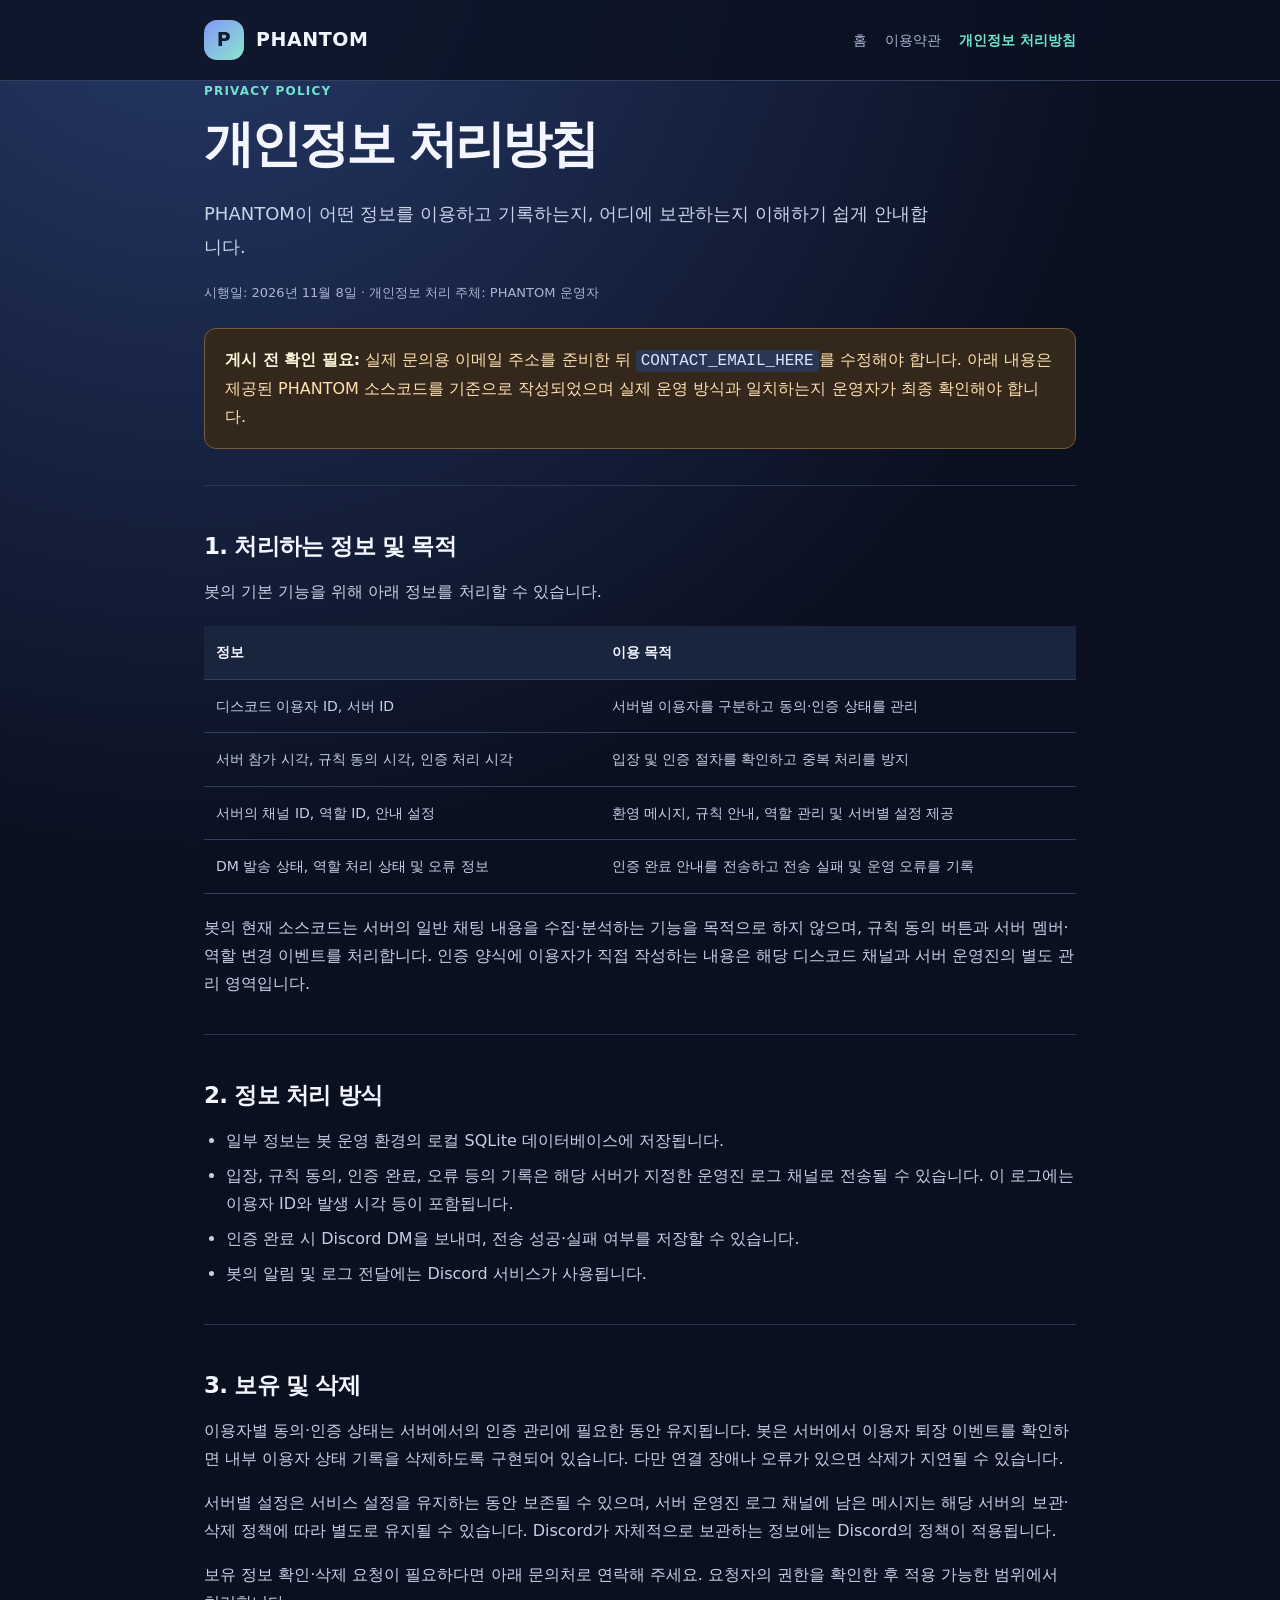
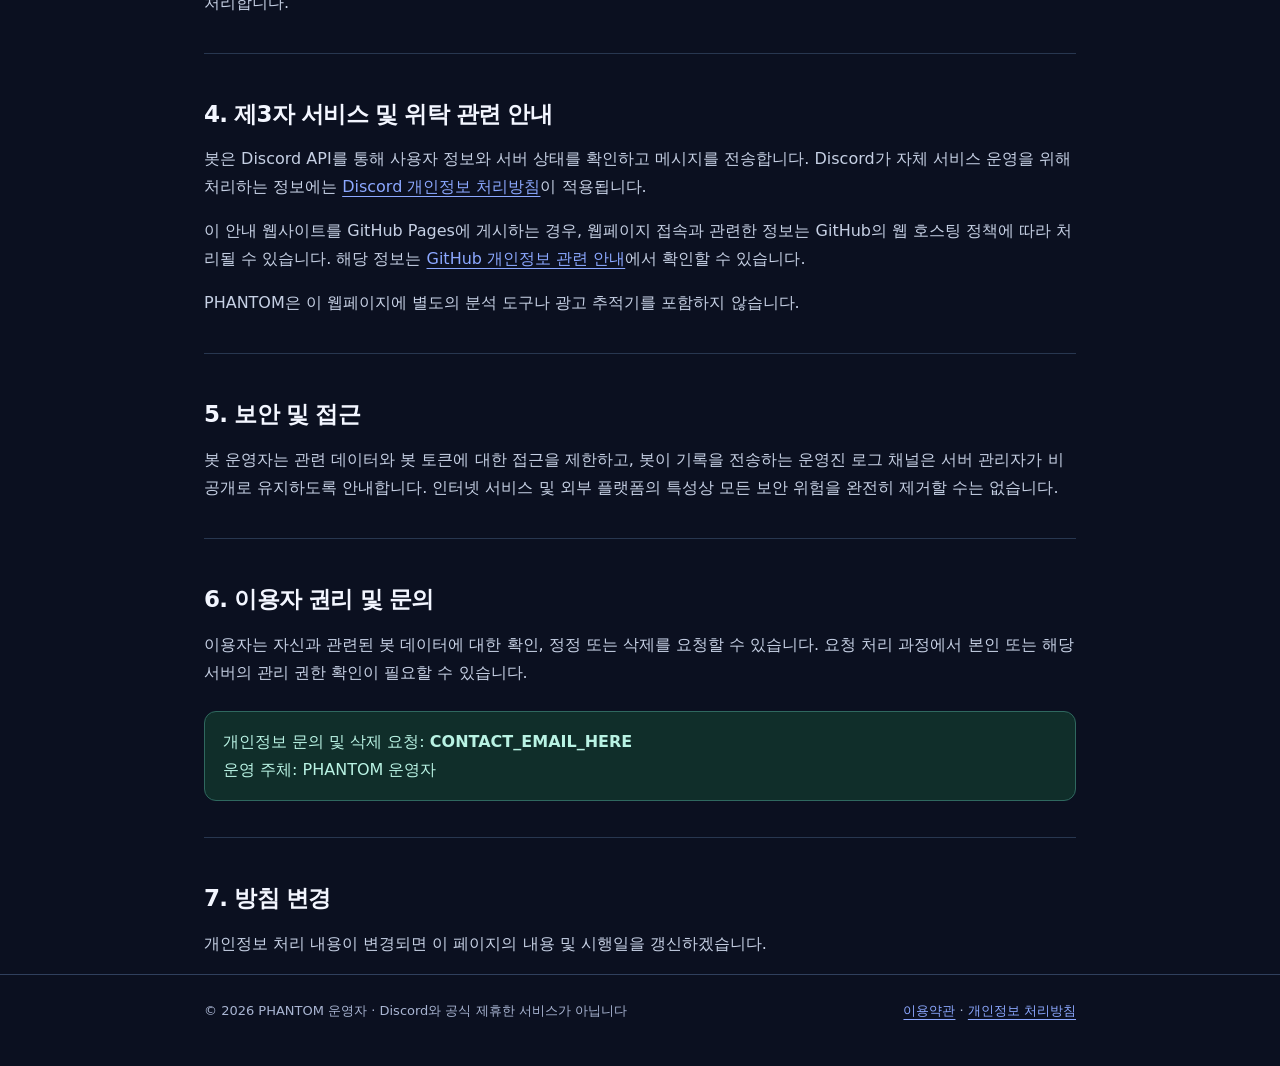
==== privacy.html @ b6078b3c "Add files via upload" ====
<!doctype html>
<html lang="ko">
<head>
<meta charset="utf-8">
<meta name="viewport" content="width=device-width, initial-scale=1">
<meta name="description" content="PHANTOM Discord 봇 개인정보 처리방침">
<meta name="theme-color" content="#0b1020">
<title>개인정보 처리방침 · PHANTOM</title>
<link rel="stylesheet" href="./style.css">
</head>
<body>
<header><div class="wrapper top">
<a class="brand" href="./index.html"><span class="logo" aria-hidden="true">P</span> PHANTOM</a>
<nav aria-label="페이지 이동"><a href="./index.html">홈</a><a href="./terms.html">이용약관</a><a href="./privacy.html" aria-current="page">개인정보 처리방침</a></nav>
</div></header>
<main class="wrapper"><div class="kicker">PRIVACY POLICY</div><h1>개인정보 처리방침</h1>
<p class="lead">PHANTOM이 어떤 정보를 이용하고 기록하는지, 어디에 보관하는지 이해하기 쉽게 안내합니다.</p>
<p class="meta">시행일: 2026년 11월 8일 · 개인정보 처리 주체: PHANTOM 운영자</p>
<div class="warning"><strong>게시 전 확인 필요:</strong> 실제 문의용 이메일 주소를 준비한 뒤 <code>CONTACT_EMAIL_HERE</code>를 수정해야 합니다. 아래 내용은 제공된 PHANTOM 소스코드를 기준으로 작성되었으며 실제 운영 방식과 일치하는지 운영자가 최종 확인해야 합니다.</div>
<section class="section"><h2>1. 처리하는 정보 및 목적</h2>
<p>봇의 기본 기능을 위해 아래 정보를 처리할 수 있습니다.</p>
<table><thead><tr><th>정보</th><th>이용 목적</th></tr></thead><tbody>
<tr><td>디스코드 이용자 ID, 서버 ID</td><td>서버별 이용자를 구분하고 동의·인증 상태를 관리</td></tr>
<tr><td>서버 참가 시각, 규칙 동의 시각, 인증 처리 시각</td><td>입장 및 인증 절차를 확인하고 중복 처리를 방지</td></tr>
<tr><td>서버의 채널 ID, 역할 ID, 안내 설정</td><td>환영 메시지, 규칙 안내, 역할 관리 및 서버별 설정 제공</td></tr>
<tr><td>DM 발송 상태, 역할 처리 상태 및 오류 정보</td><td>인증 완료 안내를 전송하고 전송 실패 및 운영 오류를 기록</td></tr>
</tbody></table>
<p>봇의 현재 소스코드는 서버의 일반 채팅 내용을 수집·분석하는 기능을 목적으로 하지 않으며, 규칙 동의 버튼과 서버 멤버·역할 변경 이벤트를 처리합니다. 인증 양식에 이용자가 직접 작성하는 내용은 해당 디스코드 채널과 서버 운영진의 별도 관리 영역입니다.</p></section>
<section class="section"><h2>2. 정보 처리 방식</h2>
<ul><li>일부 정보는 봇 운영 환경의 로컬 SQLite 데이터베이스에 저장됩니다.</li><li>입장, 규칙 동의, 인증 완료, 오류 등의 기록은 해당 서버가 지정한 운영진 로그 채널로 전송될 수 있습니다. 이 로그에는 이용자 ID와 발생 시각 등이 포함됩니다.</li><li>인증 완료 시 Discord DM을 보내며, 전송 성공·실패 여부를 저장할 수 있습니다.</li><li>봇의 알림 및 로그 전달에는 Discord 서비스가 사용됩니다.</li></ul></section>
<section class="section"><h2>3. 보유 및 삭제</h2>
<p>이용자별 동의·인증 상태는 서버에서의 인증 관리에 필요한 동안 유지됩니다. 봇은 서버에서 이용자 퇴장 이벤트를 확인하면 내부 이용자 상태 기록을 삭제하도록 구현되어 있습니다. 다만 연결 장애나 오류가 있으면 삭제가 지연될 수 있습니다.</p>
<p>서버별 설정은 서비스 설정을 유지하는 동안 보존될 수 있으며, 서버 운영진 로그 채널에 남은 메시지는 해당 서버의 보관·삭제 정책에 따라 별도로 유지될 수 있습니다. Discord가 자체적으로 보관하는 정보에는 Discord의 정책이 적용됩니다.</p>
<p>보유 정보 확인·삭제 요청이 필요하다면 아래 문의처로 연락해 주세요. 요청자의 권한을 확인한 후 적용 가능한 범위에서 처리합니다.</p></section>
<section class="section"><h2>4. 제3자 서비스 및 위탁 관련 안내</h2>
<p>봇은 Discord API를 통해 사용자 정보와 서버 상태를 확인하고 메시지를 전송합니다. Discord가 자체 서비스 운영을 위해 처리하는 정보에는 <a href="https://discord.com/privacy" rel="noopener noreferrer">Discord 개인정보 처리방침</a>이 적용됩니다.</p>
<p>이 안내 웹사이트를 GitHub Pages에 게시하는 경우, 웹페이지 접속과 관련한 정보는 GitHub의 웹 호스팅 정책에 따라 처리될 수 있습니다. 해당 정보는 <a href="https://docs.github.com/en/site-policy/privacy-policies/github-general-privacy-statement" rel="noopener noreferrer">GitHub 개인정보 관련 안내</a>에서 확인할 수 있습니다.</p>
<p>PHANTOM은 이 웹페이지에 별도의 분석 도구나 광고 추적기를 포함하지 않습니다.</p></section>
<section class="section"><h2>5. 보안 및 접근</h2>
<p>봇 운영자는 관련 데이터와 봇 토큰에 대한 접근을 제한하고, 봇이 기록을 전송하는 운영진 로그 채널은 서버 관리자가 비공개로 유지하도록 안내합니다. 인터넷 서비스 및 외부 플랫폼의 특성상 모든 보안 위험을 완전히 제거할 수는 없습니다.</p></section>
<section class="section"><h2>6. 이용자 권리 및 문의</h2>
<p>이용자는 자신과 관련된 봇 데이터에 대한 확인, 정정 또는 삭제를 요청할 수 있습니다. 요청 처리 과정에서 본인 또는 해당 서버의 관리 권한 확인이 필요할 수 있습니다.</p>
<div class="note">개인정보 문의 및 삭제 요청: <strong>CONTACT_EMAIL_HERE</strong><br>운영 주체: PHANTOM 운영자</div></section>
<section class="section"><h2>7. 방침 변경</h2><p>개인정보 처리 내용이 변경되면 이 페이지의 내용 및 시행일을 갱신하겠습니다.</p></section></main>
<footer><div class="wrapper"><span>© 2026 PHANTOM 운영자 · Discord와 공식 제휴한 서비스가 아닙니다</span><span><a href="./terms.html">이용약관</a> · <a href="./privacy.html">개인정보 처리방침</a></span></div></footer>
</body>
</html>
---- style.css ----
:root{color-scheme:dark;--bg:#0b1020;--surface:#151d32;--surface2:#1b2741;--text:#f3f6ff;--muted:#a9b5d2;--line:#30405d;--blue:#8ca8ff;--mint:#72e3ca;--warn:#ffcf87}
*{box-sizing:border-box}html{scroll-behavior:smooth}body{margin:0;background:radial-gradient(circle at 15% -3%,#263a6b 0,transparent 32%),var(--bg);color:var(--text);font:16px/1.75 system-ui,-apple-system,"Malgun Gothic","Apple SD Gothic Neo",sans-serif}
a{color:var(--blue);text-underline-offset:4px}a:hover{color:#c9d6ff}
.wrapper{max-width:920px;margin:0 auto;padding:0 24px}
header{border-bottom:1px solid var(--line);background:#0b1020cf}
.top{display:flex;justify-content:space-between;gap:20px;align-items:center;min-height:80px}
.brand{display:flex;align-items:center;gap:12px;text-decoration:none;color:var(--text);font-weight:800;font-size:19px;letter-spacing:.03em}
.logo{width:40px;height:40px;border-radius:13px;display:grid;place-items:center;background:linear-gradient(135deg,#8099f8,#8de5ce);color:#101b34;font-weight:900}
nav{display:flex;gap:18px;flex-wrap:wrap}nav a{text-decoration:none;color:var(--muted);font-size:14px}nav a[aria-current="page"]{color:var(--mint);font-weight:700}
main{padding-top:64px;padding-bottom:90px}
.kicker{color:var(--mint);font-weight:700;letter-spacing:.1em;text-transform:uppercase;font-size:12px}
h1{font-size:clamp(34px,6vw,50px);line-height:1.22;letter-spacing:-.055em;margin:12px 0 22px}h2{font-size:23px;line-height:1.3;letter-spacing:-.035em;margin:44px 0 14px}h3{font-size:18px;line-height:1.4;margin:26px 0 9px}
.lead{font-size:18px;color:#cad5ea;line-height:1.85;max-width:740px}
p,li{color:#c6d0e4}ul,ol{padding-left:22px}li{margin:7px 0}
.hero{padding:14px 0 28px}.meta{color:var(--muted);font-size:13px}
.card{background:linear-gradient(180deg,#1b2945,#141e32);border:1px solid var(--line);border-radius:20px;padding:26px;margin-top:24px}
.grid{display:grid;grid-template-columns:repeat(2,minmax(0,1fr));gap:18px;margin-top:28px}
.action{display:block;background:linear-gradient(180deg,#1e2e4d,#172239);border:1px solid #395077;border-radius:18px;padding:25px;text-decoration:none;transition:transform .15s,border-color .15s}
.action:hover{transform:translateY(-2px);border-color:#839cff}.action strong{display:block;color:#f4f6ff;font-size:20px;margin-bottom:8px}.action span{display:block;color:var(--muted);font-size:14px}
.note{background:#102e2a;border:1px solid #2f685f;padding:16px 18px;border-radius:12px;color:#b9f3e4;margin:24px 0}
.warning{background:#33281b;border:1px solid #755d39;color:#ffe1b1;padding:17px 20px;border-radius:12px;margin:24px 0}
.warning strong{color:#fff4dc}
.section{border-top:1px solid #283750;margin-top:36px;padding-top:2px}
table{width:100%;border-collapse:collapse;margin:20px 0;font-size:14px}th,td{border-bottom:1px solid var(--line);padding:14px 12px;vertical-align:top;text-align:left;color:#c6d0e4}th{color:#f2f5ff;background:#19253c}
small{color:var(--muted)}footer{border-top:1px solid var(--line);padding:25px 0 44px;color:var(--muted);font-size:13px}footer .wrapper{display:flex;justify-content:space-between;flex-wrap:wrap;gap:12px}
code{padding:2px 5px;background:#293754;border-radius:4px;color:#d9e5ff}
@media(max-width:650px){.top{align-items:flex-start;flex-direction:column;padding:16px 0;gap:12px}.grid{grid-template-columns:1fr}main{padding-top:36px}table{display:block;overflow-x:auto}.card{padding:20px}}
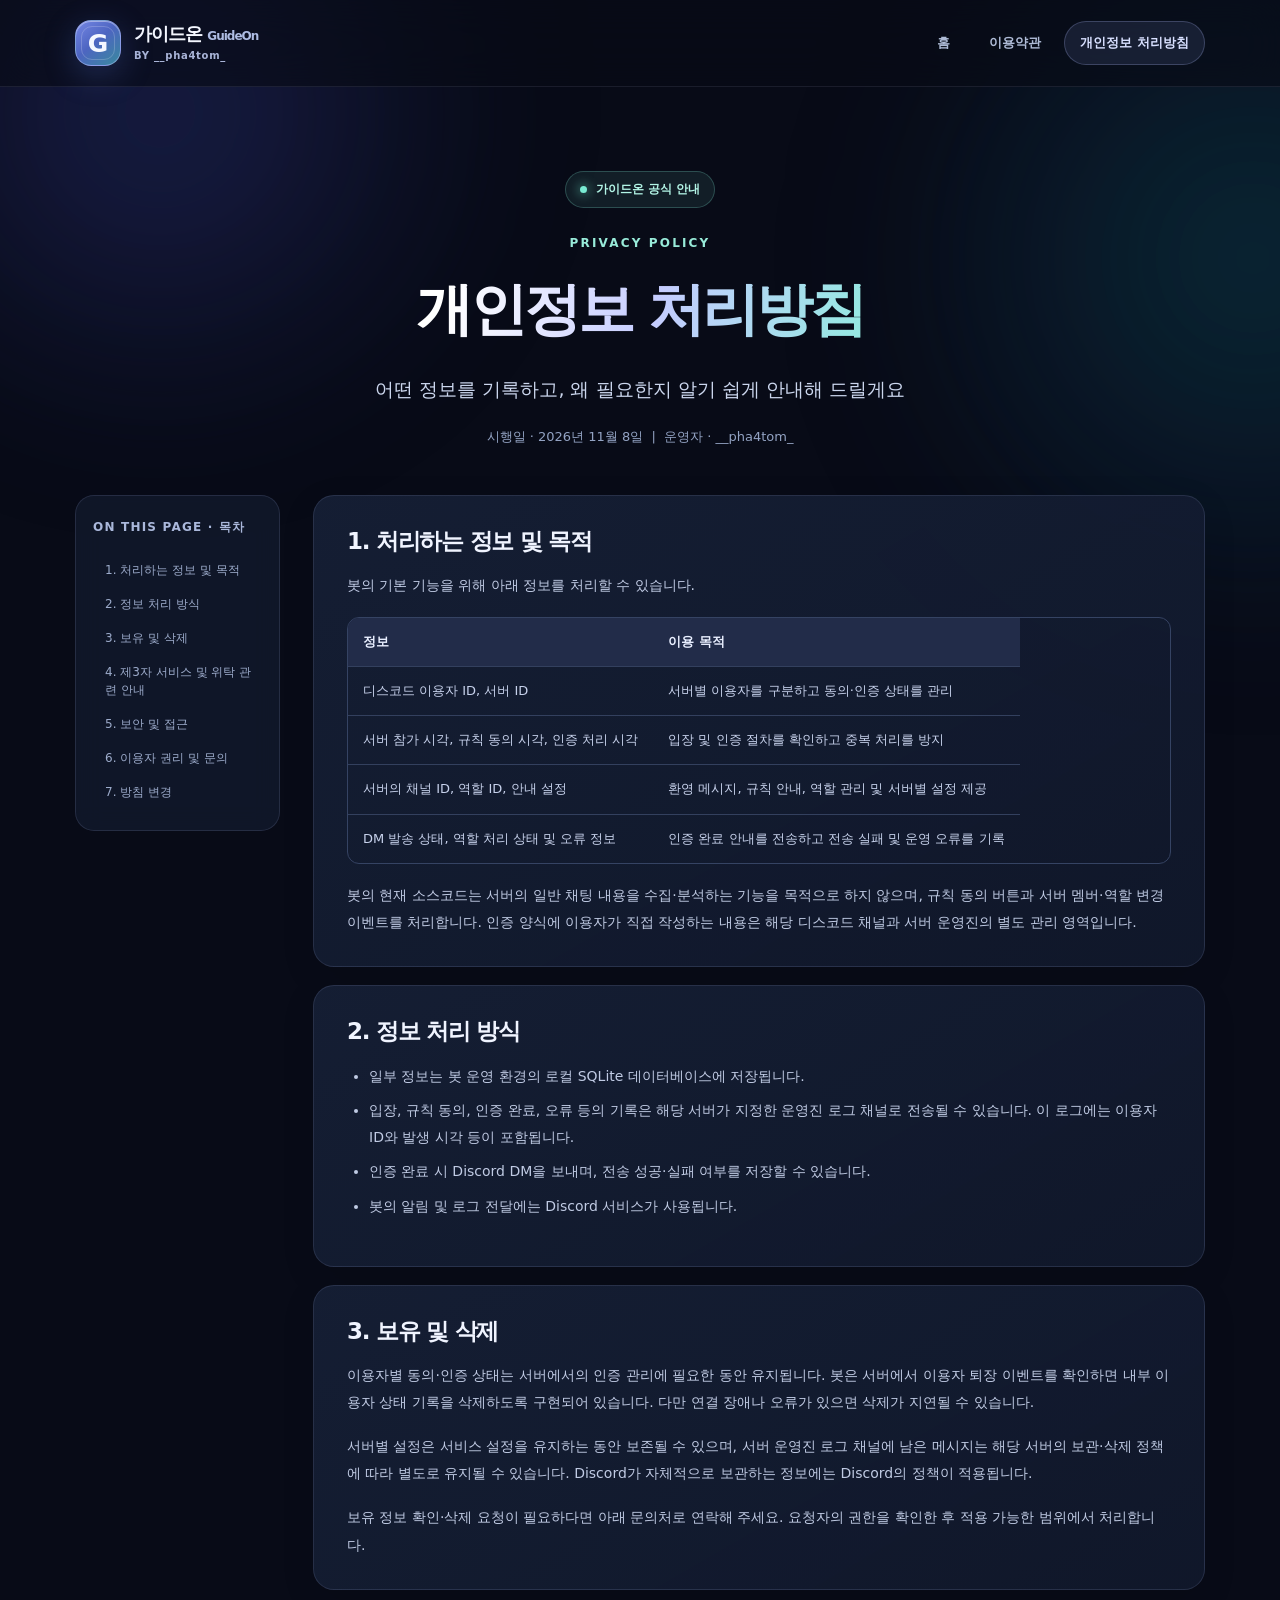
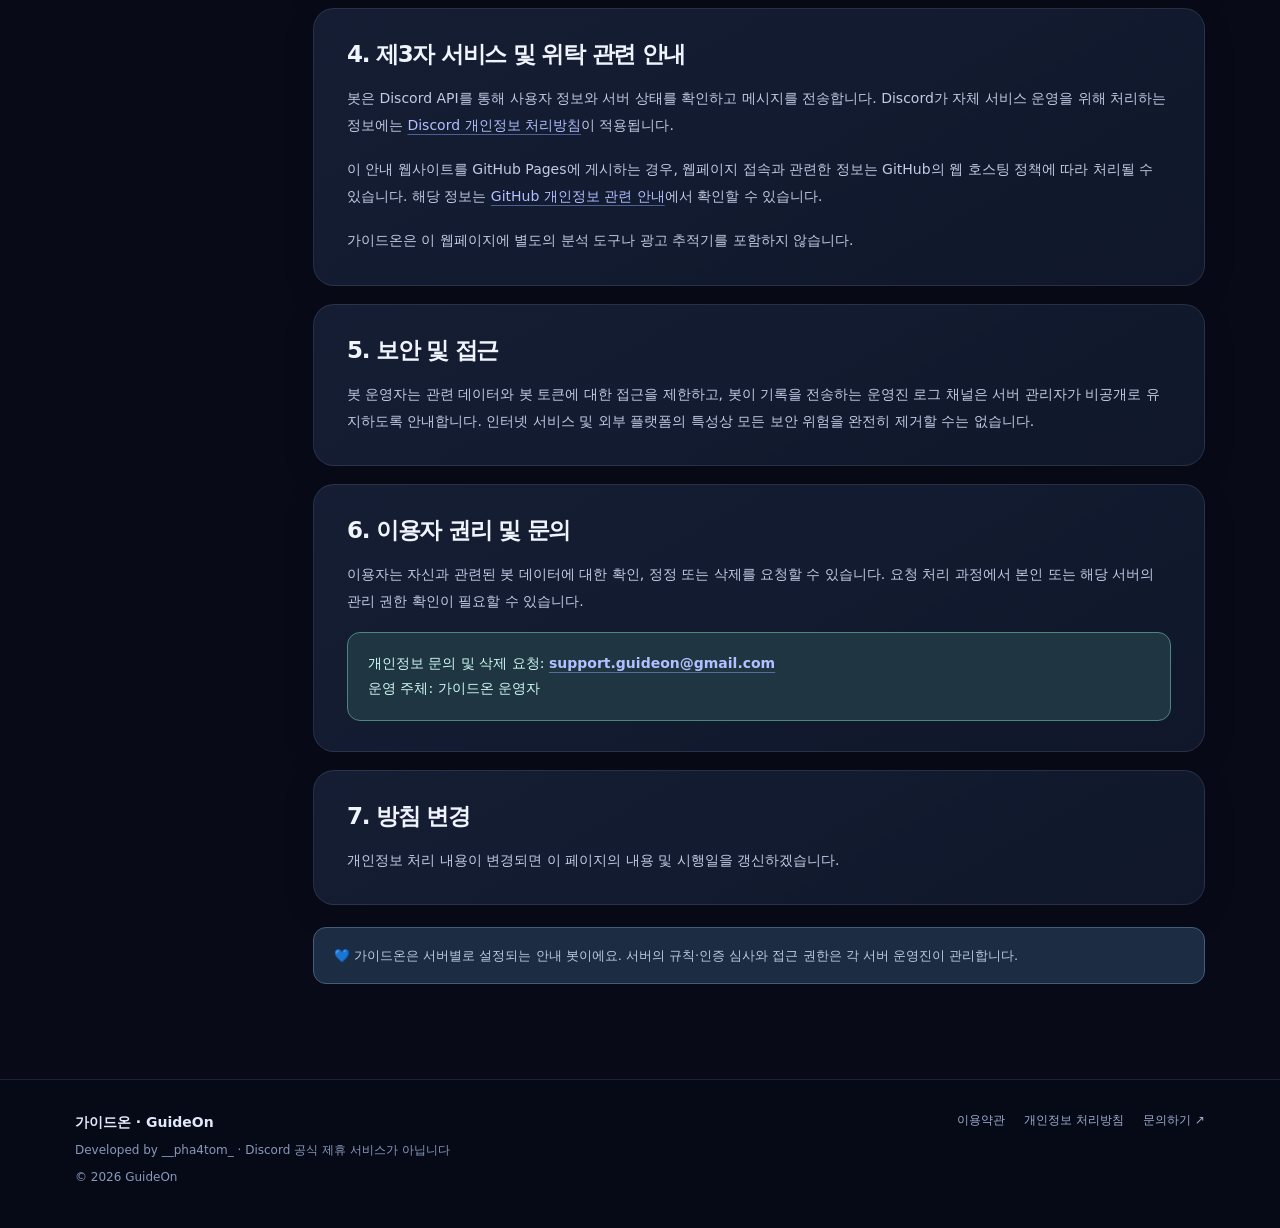
==== commit 9047dcd1: "Add files via upload" ====
--- a/privacy.html
+++ b/privacy.html
@@ -1,23 +1,19 @@
 <!doctype html>
-<html lang="ko">
-<head>
-<meta charset="utf-8">
-<meta name="viewport" content="width=device-width, initial-scale=1">
-<meta name="description" content="PHANTOM Discord 봇 개인정보 처리방침">
-<meta name="theme-color" content="#0b1020">
-<title>개인정보 처리방침 · PHANTOM</title>
-<link rel="stylesheet" href="./style.css">
-</head>
-<body>
-<header><div class="wrapper top">
-<a class="brand" href="./index.html"><span class="logo" aria-hidden="true">P</span> PHANTOM</a>
-<nav aria-label="페이지 이동"><a href="./index.html">홈</a><a href="./terms.html">이용약관</a><a href="./privacy.html" aria-current="page">개인정보 처리방침</a></nav>
+<html lang="ko"><head>
+<meta charset="utf-8"><meta name="viewport" content="width=device-width,initial-scale=1">
+<meta name="description" content="가이드온(GuideOn) 개인정보 처리방침 · 문의 support.guideon@gmail.com">
+<meta name="theme-color" content="#080b17">
+<meta property="og:title" content="개인정보 처리방침 | 가이드온">
+<meta property="og:description" content="가이드온(GuideOn) 개인정보 처리방침 · 문의 support.guideon@gmail.com">
+<meta property="og:type" content="website">
+<title>개인정보 처리방침 | 가이드온 GuideOn</title>
+<link rel="stylesheet" href="./style.css"><script src="./script.js" defer></script>
+</head><body><div class="aurora" aria-hidden="true"></div><div id="scroll-progress" aria-hidden="true"></div>
+<header class="site-header"><div class="shell header-inner">
+<a class="brand" href="./index.html" aria-label="가이드온 홈"><span class="mark" aria-hidden="true">G</span><span class="brand-label"><span class="brand-name">가이드온 <span style="font-size:12px;color:#aebce3;font-weight:650">GuideOn</span></span><span class="brand-sub">BY __pha4tom_</span></span></a>
+<nav class="site-nav" aria-label="사이트 메뉴"><a class="nav-link" href="./index.html">홈</a><a class="nav-link" href="./terms.html">이용약관</a><a class="nav-link" href="./privacy.html" aria-current="page">개인정보 처리방침</a></nav>
 </div></header>
-<main class="wrapper"><div class="kicker">PRIVACY POLICY</div><h1>개인정보 처리방침</h1>
-<p class="lead">PHANTOM이 어떤 정보를 이용하고 기록하는지, 어디에 보관하는지 이해하기 쉽게 안내합니다.</p>
-<p class="meta">시행일: 2026년 11월 8일 · 개인정보 처리 주체: PHANTOM 운영자</p>
-<div class="warning"><strong>게시 전 확인 필요:</strong> 실제 문의용 이메일 주소를 준비한 뒤 <code>CONTACT_EMAIL_HERE</code>를 수정해야 합니다. 아래 내용은 제공된 PHANTOM 소스코드를 기준으로 작성되었으며 실제 운영 방식과 일치하는지 운영자가 최종 확인해야 합니다.</div>
-<section class="section"><h2>1. 처리하는 정보 및 목적</h2>
+<main class="shell"><div class="legal-intro reveal"><span class="tag">가이드온 공식 안내</span><div class="eyebrow">PRIVACY POLICY</div><h1><span class="gradient-ink">개인정보 처리방침</span></h1><p class="lead">어떤 정보를 기록하고, 왜 필요한지 알기 쉽게 안내해 드릴게요</p><p class="meta">시행일 · 2026년 11월 8일 &nbsp;|&nbsp; 운영자 · __pha4tom_</p></div><div class="legal-layout"><aside class="toc reveal" aria-label="문서 목차"><div class="toc-title">ON THIS PAGE · 목차</div><a href="#section-1">1. 처리하는 정보 및 목적</a><a href="#section-2">2. 정보 처리 방식</a><a href="#section-3">3. 보유 및 삭제</a><a href="#section-4">4. 제3자 서비스 및 위탁 관련 안내</a><a href="#section-5">5. 보안 및 접근</a><a href="#section-6">6. 이용자 권리 및 문의</a><a href="#section-7">7. 방침 변경</a></aside><div class="legal-content"><section class="policy-section reveal" id="section-1"><h2>1. 처리하는 정보 및 목적</h2>
 <p>봇의 기본 기능을 위해 아래 정보를 처리할 수 있습니다.</p>
 <table><thead><tr><th>정보</th><th>이용 목적</th></tr></thead><tbody>
 <tr><td>디스코드 이용자 ID, 서버 ID</td><td>서버별 이용자를 구분하고 동의·인증 상태를 관리</td></tr>
@@ -25,23 +21,16 @@
 <tr><td>서버의 채널 ID, 역할 ID, 안내 설정</td><td>환영 메시지, 규칙 안내, 역할 관리 및 서버별 설정 제공</td></tr>
 <tr><td>DM 발송 상태, 역할 처리 상태 및 오류 정보</td><td>인증 완료 안내를 전송하고 전송 실패 및 운영 오류를 기록</td></tr>
 </tbody></table>
-<p>봇의 현재 소스코드는 서버의 일반 채팅 내용을 수집·분석하는 기능을 목적으로 하지 않으며, 규칙 동의 버튼과 서버 멤버·역할 변경 이벤트를 처리합니다. 인증 양식에 이용자가 직접 작성하는 내용은 해당 디스코드 채널과 서버 운영진의 별도 관리 영역입니다.</p></section>
-<section class="section"><h2>2. 정보 처리 방식</h2>
-<ul><li>일부 정보는 봇 운영 환경의 로컬 SQLite 데이터베이스에 저장됩니다.</li><li>입장, 규칙 동의, 인증 완료, 오류 등의 기록은 해당 서버가 지정한 운영진 로그 채널로 전송될 수 있습니다. 이 로그에는 이용자 ID와 발생 시각 등이 포함됩니다.</li><li>인증 완료 시 Discord DM을 보내며, 전송 성공·실패 여부를 저장할 수 있습니다.</li><li>봇의 알림 및 로그 전달에는 Discord 서비스가 사용됩니다.</li></ul></section>
-<section class="section"><h2>3. 보유 및 삭제</h2>
+<p>봇의 현재 소스코드는 서버의 일반 채팅 내용을 수집·분석하는 기능을 목적으로 하지 않으며, 규칙 동의 버튼과 서버 멤버·역할 변경 이벤트를 처리합니다. 인증 양식에 이용자가 직접 작성하는 내용은 해당 디스코드 채널과 서버 운영진의 별도 관리 영역입니다.</p></section><section class="policy-section reveal" id="section-2"><h2>2. 정보 처리 방식</h2>
+<ul><li>일부 정보는 봇 운영 환경의 로컬 SQLite 데이터베이스에 저장됩니다.</li><li>입장, 규칙 동의, 인증 완료, 오류 등의 기록은 해당 서버가 지정한 운영진 로그 채널로 전송될 수 있습니다. 이 로그에는 이용자 ID와 발생 시각 등이 포함됩니다.</li><li>인증 완료 시 Discord DM을 보내며, 전송 성공·실패 여부를 저장할 수 있습니다.</li><li>봇의 알림 및 로그 전달에는 Discord 서비스가 사용됩니다.</li></ul></section><section class="policy-section reveal" id="section-3"><h2>3. 보유 및 삭제</h2>
 <p>이용자별 동의·인증 상태는 서버에서의 인증 관리에 필요한 동안 유지됩니다. 봇은 서버에서 이용자 퇴장 이벤트를 확인하면 내부 이용자 상태 기록을 삭제하도록 구현되어 있습니다. 다만 연결 장애나 오류가 있으면 삭제가 지연될 수 있습니다.</p>
 <p>서버별 설정은 서비스 설정을 유지하는 동안 보존될 수 있으며, 서버 운영진 로그 채널에 남은 메시지는 해당 서버의 보관·삭제 정책에 따라 별도로 유지될 수 있습니다. Discord가 자체적으로 보관하는 정보에는 Discord의 정책이 적용됩니다.</p>
-<p>보유 정보 확인·삭제 요청이 필요하다면 아래 문의처로 연락해 주세요. 요청자의 권한을 확인한 후 적용 가능한 범위에서 처리합니다.</p></section>
-<section class="section"><h2>4. 제3자 서비스 및 위탁 관련 안내</h2>
+<p>보유 정보 확인·삭제 요청이 필요하다면 아래 문의처로 연락해 주세요. 요청자의 권한을 확인한 후 적용 가능한 범위에서 처리합니다.</p></section><section class="policy-section reveal" id="section-4"><h2>4. 제3자 서비스 및 위탁 관련 안내</h2>
 <p>봇은 Discord API를 통해 사용자 정보와 서버 상태를 확인하고 메시지를 전송합니다. Discord가 자체 서비스 운영을 위해 처리하는 정보에는 <a href="https://discord.com/privacy" rel="noopener noreferrer">Discord 개인정보 처리방침</a>이 적용됩니다.</p>
 <p>이 안내 웹사이트를 GitHub Pages에 게시하는 경우, 웹페이지 접속과 관련한 정보는 GitHub의 웹 호스팅 정책에 따라 처리될 수 있습니다. 해당 정보는 <a href="https://docs.github.com/en/site-policy/privacy-policies/github-general-privacy-statement" rel="noopener noreferrer">GitHub 개인정보 관련 안내</a>에서 확인할 수 있습니다.</p>
-<p>PHANTOM은 이 웹페이지에 별도의 분석 도구나 광고 추적기를 포함하지 않습니다.</p></section>
-<section class="section"><h2>5. 보안 및 접근</h2>
-<p>봇 운영자는 관련 데이터와 봇 토큰에 대한 접근을 제한하고, 봇이 기록을 전송하는 운영진 로그 채널은 서버 관리자가 비공개로 유지하도록 안내합니다. 인터넷 서비스 및 외부 플랫폼의 특성상 모든 보안 위험을 완전히 제거할 수는 없습니다.</p></section>
-<section class="section"><h2>6. 이용자 권리 및 문의</h2>
+<p>가이드온은 이 웹페이지에 별도의 분석 도구나 광고 추적기를 포함하지 않습니다.</p></section><section class="policy-section reveal" id="section-5"><h2>5. 보안 및 접근</h2>
+<p>봇 운영자는 관련 데이터와 봇 토큰에 대한 접근을 제한하고, 봇이 기록을 전송하는 운영진 로그 채널은 서버 관리자가 비공개로 유지하도록 안내합니다. 인터넷 서비스 및 외부 플랫폼의 특성상 모든 보안 위험을 완전히 제거할 수는 없습니다.</p></section><section class="policy-section reveal" id="section-6"><h2>6. 이용자 권리 및 문의</h2>
 <p>이용자는 자신과 관련된 봇 데이터에 대한 확인, 정정 또는 삭제를 요청할 수 있습니다. 요청 처리 과정에서 본인 또는 해당 서버의 관리 권한 확인이 필요할 수 있습니다.</p>
-<div class="note">개인정보 문의 및 삭제 요청: <strong>CONTACT_EMAIL_HERE</strong><br>운영 주체: PHANTOM 운영자</div></section>
-<section class="section"><h2>7. 방침 변경</h2><p>개인정보 처리 내용이 변경되면 이 페이지의 내용 및 시행일을 갱신하겠습니다.</p></section></main>
-<footer><div class="wrapper"><span>© 2026 PHANTOM 운영자 · Discord와 공식 제휴한 서비스가 아닙니다</span><span><a href="./terms.html">이용약관</a> · <a href="./privacy.html">개인정보 처리방침</a></span></div></footer>
-</body>
-</html>+<div class="note">개인정보 문의 및 삭제 요청: <strong><a href="mailto:support.guideon@gmail.com">support.guideon@gmail.com</a></strong><br/>운영 주체: 가이드온 운영자</div></section><section class="policy-section reveal" id="section-7"><h2>7. 방침 변경</h2><p>개인정보 처리 내용이 변경되면 이 페이지의 내용 및 시행일을 갱신하겠습니다.</p></section><div class="legal-hint reveal">💙 가이드온은 서버별로 설정되는 안내 봇이에요. 서버의 규칙·인증 심사와 접근 권한은 각 서버 운영진이 관리합니다.</div></div></div></main>
+<footer class="site-footer"><div class="shell footer-inner"><div><div class="footer-brand">가이드온 · GuideOn</div><div class="footer-caption">Developed by __pha4tom_ · Discord 공식 제휴 서비스가 아닙니다</div><div class="footer-caption">© 2026 GuideOn</div></div><div class="footer-links"><a href="./terms.html">이용약관</a><a href="./privacy.html">개인정보 처리방침</a><a href="mailto:support.guideon@gmail.com">문의하기 ↗</a></div></div></footer>
+</body></html>
--- a/style.css
+++ b/style.css
@@ -1,27 +1,28 @@
-:root{color-scheme:dark;--bg:#0b1020;--surface:#151d32;--surface2:#1b2741;--text:#f3f6ff;--muted:#a9b5d2;--line:#30405d;--blue:#8ca8ff;--mint:#72e3ca;--warn:#ffcf87}
-*{box-sizing:border-box}html{scroll-behavior:smooth}body{margin:0;background:radial-gradient(circle at 15% -3%,#263a6b 0,transparent 32%),var(--bg);color:var(--text);font:16px/1.75 system-ui,-apple-system,"Malgun Gothic","Apple SD Gothic Neo",sans-serif}
-a{color:var(--blue);text-underline-offset:4px}a:hover{color:#c9d6ff}
-.wrapper{max-width:920px;margin:0 auto;padding:0 24px}
-header{border-bottom:1px solid var(--line);background:#0b1020cf}
-.top{display:flex;justify-content:space-between;gap:20px;align-items:center;min-height:80px}
-.brand{display:flex;align-items:center;gap:12px;text-decoration:none;color:var(--text);font-weight:800;font-size:19px;letter-spacing:.03em}
-.logo{width:40px;height:40px;border-radius:13px;display:grid;place-items:center;background:linear-gradient(135deg,#8099f8,#8de5ce);color:#101b34;font-weight:900}
-nav{display:flex;gap:18px;flex-wrap:wrap}nav a{text-decoration:none;color:var(--muted);font-size:14px}nav a[aria-current="page"]{color:var(--mint);font-weight:700}
-main{padding-top:64px;padding-bottom:90px}
-.kicker{color:var(--mint);font-weight:700;letter-spacing:.1em;text-transform:uppercase;font-size:12px}
-h1{font-size:clamp(34px,6vw,50px);line-height:1.22;letter-spacing:-.055em;margin:12px 0 22px}h2{font-size:23px;line-height:1.3;letter-spacing:-.035em;margin:44px 0 14px}h3{font-size:18px;line-height:1.4;margin:26px 0 9px}
-.lead{font-size:18px;color:#cad5ea;line-height:1.85;max-width:740px}
-p,li{color:#c6d0e4}ul,ol{padding-left:22px}li{margin:7px 0}
-.hero{padding:14px 0 28px}.meta{color:var(--muted);font-size:13px}
-.card{background:linear-gradient(180deg,#1b2945,#141e32);border:1px solid var(--line);border-radius:20px;padding:26px;margin-top:24px}
-.grid{display:grid;grid-template-columns:repeat(2,minmax(0,1fr));gap:18px;margin-top:28px}
-.action{display:block;background:linear-gradient(180deg,#1e2e4d,#172239);border:1px solid #395077;border-radius:18px;padding:25px;text-decoration:none;transition:transform .15s,border-color .15s}
-.action:hover{transform:translateY(-2px);border-color:#839cff}.action strong{display:block;color:#f4f6ff;font-size:20px;margin-bottom:8px}.action span{display:block;color:var(--muted);font-size:14px}
-.note{background:#102e2a;border:1px solid #2f685f;padding:16px 18px;border-radius:12px;color:#b9f3e4;margin:24px 0}
-.warning{background:#33281b;border:1px solid #755d39;color:#ffe1b1;padding:17px 20px;border-radius:12px;margin:24px 0}
-.warning strong{color:#fff4dc}
-.section{border-top:1px solid #283750;margin-top:36px;padding-top:2px}
-table{width:100%;border-collapse:collapse;margin:20px 0;font-size:14px}th,td{border-bottom:1px solid var(--line);padding:14px 12px;vertical-align:top;text-align:left;color:#c6d0e4}th{color:#f2f5ff;background:#19253c}
-small{color:var(--muted)}footer{border-top:1px solid var(--line);padding:25px 0 44px;color:var(--muted);font-size:13px}footer .wrapper{display:flex;justify-content:space-between;flex-wrap:wrap;gap:12px}
-code{padding:2px 5px;background:#293754;border-radius:4px;color:#d9e5ff}
-@media(max-width:650px){.top{align-items:flex-start;flex-direction:column;padding:16px 0;gap:12px}.grid{grid-template-columns:1fr}main{padding-top:36px}table{display:block;overflow-x:auto}.card{padding:20px}}+/* GuideOn | gracefully animated, responsive legal microsite */
+:root{color-scheme:dark;--bg:#080b17;--surface:#11172c;--surface-alt:#161f39;--ink:#f4f7ff;--text:#c7d1e9;--muted:#93a3c3;--line:rgba(181,200,255,.13);--accent:#9fb0ff;--mint:#86ead8;--shadow:0 24px 65px rgba(0,0,0,.34)}
+*{box-sizing:border-box}html{scroll-behavior:smooth}body{margin:0;min-height:100vh;background:var(--bg);color:var(--ink);font-family:system-ui,-apple-system,"Apple SD Gothic Neo","Malgun Gothic","Segoe UI",sans-serif;-webkit-font-smoothing:antialiased;line-height:1.78;overflow-x:hidden}
+button,a{-webkit-tap-highlight-color:transparent}a{color:#b1c0ff;text-decoration:none}a:hover{color:#e0e6ff}a:focus-visible{outline:3px solid #a2e9d8;outline-offset:5px;border-radius:5px}::selection{background:#6272c0;color:#fff}
+.aurora{position:fixed;pointer-events:none;z-index:-1;inset:-30%;overflow:hidden;filter:saturate(115%)}.aurora::before,.aurora::after{content:"";position:absolute;border-radius:50%;filter:blur(75px);opacity:.65;will-change:transform}.aurora::before{top:5%;left:9%;width:min(60vw,720px);height:min(55vw,620px);background:radial-gradient(circle,#424aab80 0,#242b6250 47%,transparent 73%);animation:drift-a 17s ease-in-out infinite alternate}.aurora::after{top:11%;right:2%;width:min(60vw,740px);height:min(60vw,740px);background:radial-gradient(circle,#176b7880 0,#163a5260 43%,transparent 75%);animation:drift-b 21s ease-in-out infinite alternate}
+@keyframes drift-a{0%{transform:translate3d(-3%,2%,0) scale(1)}100%{transform:translate3d(11%,9%,0) scale(1.12)}}@keyframes drift-b{0%{transform:translate3d(3%,5%,0) scale(1.06)}100%{transform:translate3d(-12%,-8%,0) scale(.95)}}
+#scroll-progress{position:fixed;top:0;left:0;z-index:20;height:3px;width:0;background:linear-gradient(90deg,#91a4ff,#91f0df);box-shadow:0 0 16px #91f0df70;pointer-events:none}
+.shell{width:min(1130px,calc(100% - 48px));margin:0 auto}
+.site-header{position:sticky;top:0;z-index:15;border-bottom:1px solid rgba(205,219,255,.09);background:rgba(8,11,23,.64);backdrop-filter:blur(20px);-webkit-backdrop-filter:blur(20px);transition:background .35s ease,border-color .35s ease,box-shadow .35s ease}
+.site-header.scrolled{background:rgba(8,11,23,.9);border-color:var(--line);box-shadow:0 10px 28px rgba(0,0,0,.1)}
+.header-inner{min-height:86px;display:flex;align-items:center;justify-content:space-between;gap:18px}
+.brand{display:inline-flex;align-items:center;gap:13px;color:var(--ink);min-width:0}.mark{width:46px;height:46px;position:relative;display:grid;place-items:center;flex:0 0 auto;border:1px solid #b7c7ff7d;border-radius:16px;background:linear-gradient(140deg,#7687e5 0,#4d65c1 46%,#398a9d 100%);box-shadow:0 9px 32px #4d65c150,inset 0 1px 0 #ffffff66;font-size:25px;font-weight:900;line-height:1}.mark::after{content:"";position:absolute;inset:5px;border:1px solid #ffffff31;border-radius:11px;pointer-events:none}.brand-label{display:flex;flex-direction:column;line-height:1.16;gap:5px}.brand-name{font-size:18px;font-weight:850;letter-spacing:-.055em}.brand-sub{font-size:10px;color:#aab5d8;font-weight:700;letter-spacing:.07em}
+.site-nav{display:flex;align-items:center;gap:7px}.nav-link{display:inline-flex;align-items:center;padding:9px 15px;border:1px solid transparent;border-radius:999px;white-space:nowrap;color:#aebbd6;font-size:13px;font-weight:700;transition:background .28s ease,color .28s ease,border-color .28s ease,transform .28s ease}.nav-link:hover{transform:translateY(-2px);background:rgba(159,176,255,.10);color:#fff}.nav-link[aria-current="page"]{background:#99a9ff1c;color:#d8e0ff;border-color:#b3c1ff3c}
+main{padding:75px 0 90px}.eyebrow{color:#98ebd9;letter-spacing:.18em;font-size:12px;font-weight:800;text-transform:uppercase}.gradient-ink{background:linear-gradient(105deg,#fff 8%,#c5ccff 53%,#94e9e1 100%);-webkit-background-clip:text;background-clip:text;color:transparent}h1,h2,h3{letter-spacing:-.055em;line-height:1.35}h1{font-size:clamp(38px,6.4vw,69px);font-weight:850;margin:16px 0 24px}h2{font-size:clamp(22px,3.3vw,30px);margin:0 0 15px}h3{font-size:19px}p{margin:0 0 17px;color:var(--text)}.lead{font-size:clamp(16px,2.1vw,19px);line-height:1.85;color:#cbd6ed;max-width:720px}.meta{font-size:13px;color:var(--muted)}
+.hero{position:relative;padding:65px 0 76px;min-height:370px}.hero::before{content:"";position:absolute;right:4%;top:11%;width:178px;height:178px;border:1px solid #9cc0f62e;border-radius:46px;transform:rotate(-16deg);box-shadow:0 0 0 30px #9cc0f608,0 0 0 61px #9cc0f608;animation:hero-drift 10s ease-in-out infinite alternate;pointer-events:none}.hero::after{content:"✦";position:absolute;right:18%;top:37%;font-size:38px;color:#b8f7ee95;animation:twinkle 5s ease-in-out infinite;pointer-events:none}@keyframes hero-drift{from{transform:rotate(-16deg) translateY(0)}to{transform:rotate(-11deg) translateY(-15px)}}@keyframes twinkle{50%{opacity:.36;transform:translateY(-8px) scale(.8)}}
+.hero p{max-width:720px}.tag{display:inline-flex;align-items:center;gap:9px;padding:7px 14px;border-radius:999px;background:#81e4d016;border:1px solid #81e4d03e;color:#b3f5e6;font-size:12px;font-weight:750;margin-bottom:25px}.tag::before{content:"";width:7px;height:7px;border-radius:100%;background:#79ebd3;box-shadow:0 0 12px #74f2d2}
+.hero-actions{margin-top:28px;display:flex;flex-wrap:wrap;gap:10px;align-items:center}.pill{display:inline-flex;align-items:center;gap:10px;padding:11px 17px;border-radius:999px;font-size:12px;font-weight:730;color:#d4dff6;background:#ffffff0b;border:1px solid #ffffff1c}.pill strong{color:#bdf3e8}
+.grid{display:grid;grid-template-columns:repeat(2,minmax(0,1fr));gap:20px;margin-top:18px}.card{position:relative;isolation:isolate;overflow:hidden;border:1px solid rgba(180,198,255,.19);border-radius:25px;background:linear-gradient(145deg,rgba(34,44,75,.83),rgba(17,25,45,.82));box-shadow:0 10px 36px rgba(0,0,0,.12),inset 0 1px #ffffff13;transition:transform .5s cubic-bezier(.22,1,.36,1),box-shadow .5s cubic-bezier(.22,1,.36,1),border-color .45s ease,background .45s ease;will-change:transform}.card:before{content:"";position:absolute;inset:-1px;border-radius:inherit;background:radial-gradient(500px circle at 15% 0%,rgba(144,166,255,.11),transparent 65%);opacity:.85;z-index:-1;pointer-events:none}.card:hover,.card:focus-within{transform:translate3d(0,-9px,0);border-color:#b0c0ff88;box-shadow:0 26px 65px rgba(11,20,54,.45),0 0 35px #7d98ff13,inset 0 1px #ffffff29}.card:active{transform:translate3d(0,-4px,0)}
+.policy-card{display:flex;flex-direction:column;align-items:flex-start;padding:31px;min-height:280px}.card-icon{display:grid;place-items:center;width:58px;height:58px;border-radius:20px;background:linear-gradient(145deg,#a1a9ff2c,#8493ff14);border:1px solid #aebaff36;font-size:27px;margin-bottom:27px;box-shadow:inset 0 1px #ffffff19}.card-icon.mint{background:linear-gradient(145deg,#81e5d628,#368b8415);border-color:#85e6d140}.policy-card h2{margin:0 0 9px;font-size:25px;color:#fff}.policy-card p{font-size:14px;line-height:1.85;color:#aebcda;flex-grow:1;margin-bottom:14px}.card-cta{font-size:13px;display:inline-flex;align-items:center;gap:9px;color:#bfcbff;font-weight:800}.card-cta .arrow{transition:transform .32s cubic-bezier(.22,1,.36,1)}.policy-card:hover .arrow{transform:translateX(6px)}
+.info-card{margin-top:23px;padding:32px 35px}.info-card h2{margin-bottom:20px}.feature-list{margin:0;padding:0;display:grid;grid-template-columns:repeat(2,minmax(0,1fr));gap:18px 25px;list-style:none}.feature-list li{color:#cbd6ef;display:flex;align-items:flex-start;gap:12px;font-size:14px;line-height:1.7}.feature-list .check{display:inline-grid;place-items:center;width:24px;height:24px;flex:0 0 auto;border-radius:8px;background:#75ecd21a;color:#8df3dc;font-weight:bold}.byline{margin-top:27px;padding-top:22px;border-top:1px solid var(--line);display:flex;justify-content:space-between;align-items:center;flex-wrap:wrap;gap:10px;color:#9caccb;font-size:12px}.byline strong{color:#d4dbff;letter-spacing:.02em}
+.legal-intro{max-width:840px;margin:9px auto 47px;text-align:center}.legal-intro h1{font-size:clamp(37px,5.6vw,57px)}.legal-intro .lead{margin:0 auto 18px}.legal-layout{display:grid;grid-template-columns:205px minmax(0,1fr);gap:33px;align-items:start}.toc{position:sticky;top:114px;padding:21px 17px;border:1px solid var(--line);border-radius:19px;background:#121a2ec7;backdrop-filter:blur(13px)}.toc-title{font-size:12px;color:#aab8db;letter-spacing:.10em;font-weight:850;margin-bottom:15px}.toc a{display:block;font-size:12px;color:#9daccc;padding:8px 10px;border-left:2px solid transparent;line-height:1.5;transition:background .22s,color .22s,border-color .22s}.toc a:hover{background:#a9baff13;color:#f7f8ff;border-color:#a5bbff;border-radius:0 8px 8px 0}
+.legal-content{min-width:0}.policy-section{padding:30px 33px;margin-bottom:18px;border:1px solid var(--line);border-radius:21px;background:linear-gradient(150deg,#172037e3,#11192cec);box-shadow:0 10px 35px #00000018;scroll-margin-top:115px;transition:transform .43s cubic-bezier(.22,1,.36,1),border-color .43s ease,box-shadow .43s ease}.policy-section:hover{transform:translateY(-4px);border-color:#8da2eb65;box-shadow:0 18px 42px #00000032}.policy-section h2{font-size:23px;color:#f0f4ff;margin:0 0 15px}.policy-section h3{color:#e1e8ff}.policy-section p,.policy-section li{font-size:14px;line-height:1.94;color:#c0cbe4}.policy-section p:last-child{margin-bottom:0}.policy-section li{margin:7px 0}.policy-section a{word-break:break-word;text-decoration:underline;text-decoration-color:#8dafff78;text-underline-offset:4px}.policy-section ol,.policy-section ul{padding-left:22px}
+.legal-content table{display:block;max-width:100%;overflow-x:auto;border-collapse:collapse;margin:18px 0;white-space:normal;font-size:13px;line-height:1.7}.legal-content table th,.legal-content table td{min-width:135px;padding:13px 15px;border-bottom:1px solid #33405e;text-align:left;vertical-align:top;color:#c7d2ec}.legal-content table th{color:#e9efff;background:#222c49}.legal-content table tr:last-child td{border-bottom:0}.legal-content table td:first-child{min-width:190px}.legal-content table{border-radius:12px;border:1px solid #354363}.note{background:#1f3542;border:1px solid #4b877b;border-radius:13px;padding:18px 20px;color:#cdfaf1;line-height:1.8;font-size:14px}.note strong{color:#dcfff6}.legal-hint{padding:16px 20px;border-radius:13px;border:1px solid #455d7d;background:#1c2c43;color:#baccdf;font-size:13px;line-height:1.8;margin:22px 0 5px}
+.site-footer{border-top:1px solid var(--line);background:#070b16a6;padding:30px 0 40px}.footer-inner{display:flex;align-items:flex-start;justify-content:space-between;gap:16px;flex-wrap:wrap}.footer-brand{color:#e1e8fb;font-size:14px;font-weight:800}.footer-caption{font-size:12px;color:#8899bc;margin-top:5px}.footer-links{display:flex;flex-wrap:wrap;gap:19px}.footer-links a{font-size:12px;color:#9eadd0}.footer-links a:hover{color:#fff}
+.js-animate .reveal{opacity:0;transform:translateY(26px);transition:opacity .75s ease,transform .8s cubic-bezier(.16,1,.3,1)}.js-animate .reveal.is-visible{opacity:1;transform:none}.js-animate .reveal.is-visible.card:hover{transform:translateY(-9px)}.js-animate .reveal.is-visible.policy-section:hover{transform:translateY(-4px)}
+@media (max-width:850px){.hero::before{opacity:.38;right:4%}.legal-layout{grid-template-columns:1fr}.toc{position:static;display:flex;gap:2px;align-items:center;flex-wrap:wrap;padding:14px}.toc-title{width:100%;margin:0 0 5px}.toc a{font-size:11px;border-left:0;border-radius:999px;border:1px solid #9daedd20;padding:6px 11px}.toc a:hover{border-color:#b1c3ff66;border-radius:999px}}
+@media (max-width:660px){.shell{width:min(100% - 28px,1130px)}.header-inner{flex-direction:column;align-items:stretch;gap:7px;padding:16px 0;min-height:auto}.brand{align-self:flex-start}.site-nav{overflow-x:auto;gap:2px;margin:0 -5px;padding:3px 0 2px}.nav-link{padding:8px 12px;font-size:12px}main{padding:28px 0 64px}.hero{padding:39px 0 58px;min-height:auto}.hero::before,.hero::after{display:none}.hero h1{font-size:42px}.grid{grid-template-columns:1fr;gap:15px}.policy-card{min-height:0;padding:25px}.policy-card h2{font-size:22px}.info-card{padding:25px}.feature-list{grid-template-columns:1fr;gap:14px}.legal-intro{margin:25px auto 34px}.legal-intro h1{font-size:39px}.policy-section{padding:24px 22px}.policy-section h2{font-size:21px}.toc{margin-bottom:4px}}
+@media (prefers-reduced-motion:reduce){*,*::before,*::after{animation-duration:.01ms!important;animation-iteration-count:1!important;scroll-behavior:auto!important;transition-duration:.01ms!important}.js-animate .reveal{opacity:1;transform:none}}
